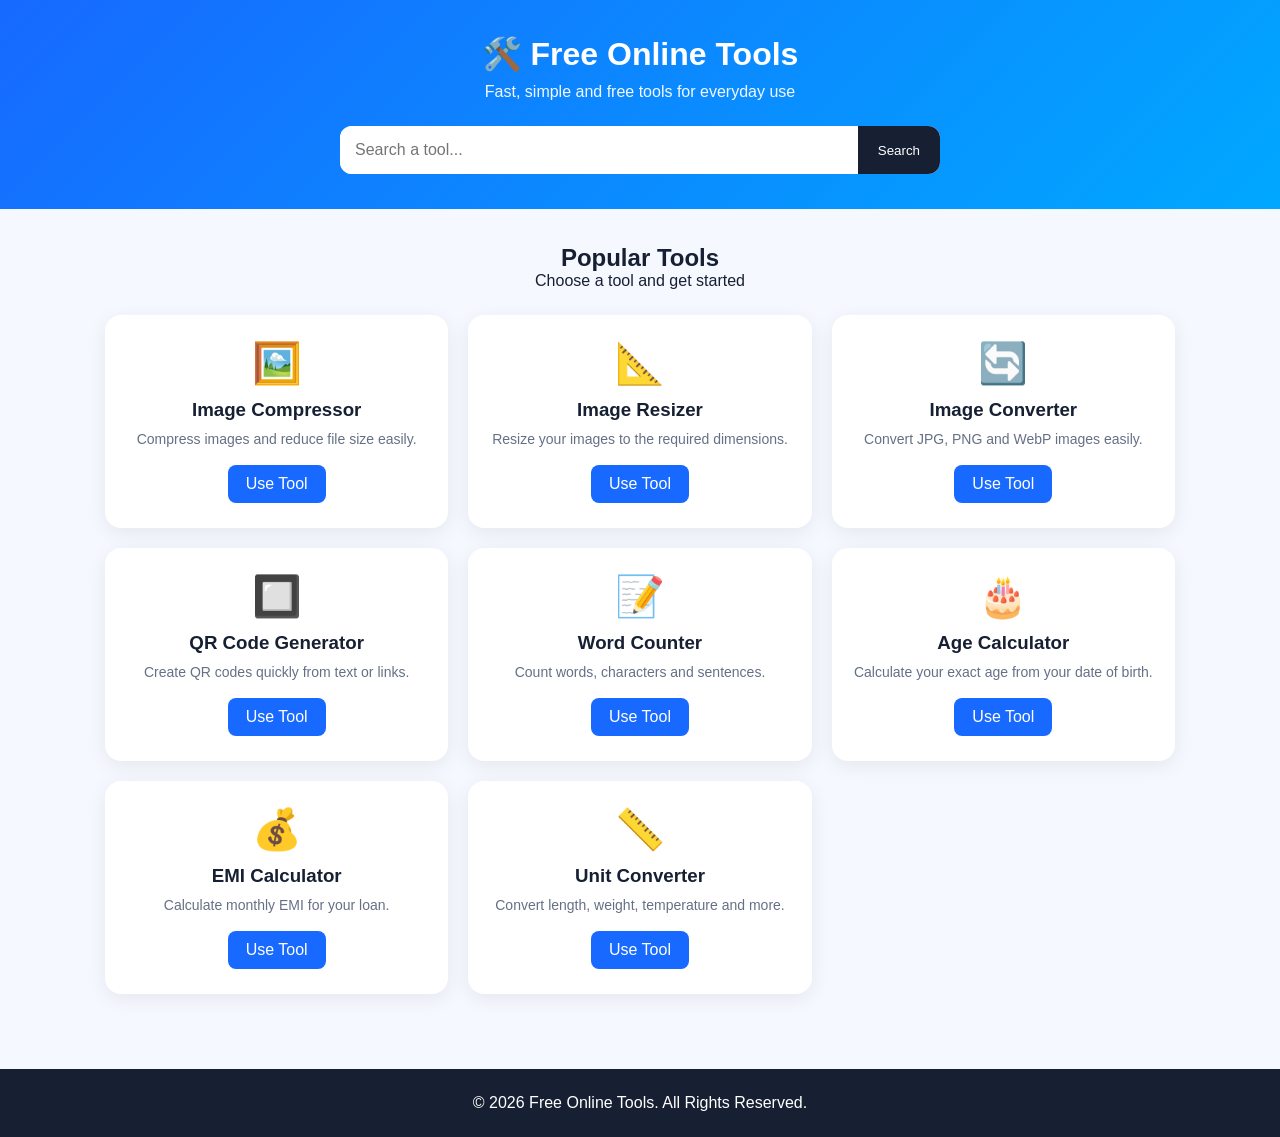
==== index.html @ 7b8d3efa "Rename Index.html to index.html" ====
<!DOCTYPE html>
<html lang="en">
<head>
    <meta charset="UTF-8">

    <meta name="viewport" content="width=device-width, initial-scale=1.0">

    <title>Free Online Tools - Fast & Easy Tools</title>

    <meta name="description"
        content="Free online tools for image compression, image resizing, QR codes, calculators, text tools and more.">

    <link rel="stylesheet" href="style.css">
</head>

<body>

    <!-- HEADER -->
    <header>

        <h1>🛠️ Free Online Tools</h1>

        <p>
            Fast, simple and free tools for everyday use
        </p>

        <!-- SEARCH -->
        <div class="search-box">

            <input
                type="text"
                id="searchInput"
                placeholder="Search a tool..."
            >

            <button onclick="searchTools()">
                Search
            </button>

        </div>

    </header>


    <!-- MAIN -->
    <main class="container">

        <div class="section-title">

            <h2>Popular Tools</h2>

            <p>
                Choose a tool and get started
            </p>

        </div>


        <!-- TOOLS -->
        <div class="tools-grid">


            <!-- IMAGE COMPRESSOR -->
            <div class="tool-card">

                <div class="tool-icon">🖼️</div>

                <h3>Image Compressor</h3>

                <p>
                    Compress images and reduce file size easily.
                </p>

                <a href="tools/image-compressor.html">
                    Use Tool
                </a>

            </div>


            <!-- IMAGE RESIZER -->
            <div class="tool-card">

                <div class="tool-icon">📐</div>

                <h3>Image Resizer</h3>

                <p>
                    Resize your images to the required dimensions.
                </p>

                <a href="tools/image-resizer.html">
                    Use Tool
                </a>

            </div>


            <!-- IMAGE CONVERTER -->
            <div class="tool-card">

                <div class="tool-icon">🔄</div>

                <h3>Image Converter</h3>

                <p>
                    Convert JPG, PNG and WebP images easily.
                </p>

                <a href="tools/image-converter.html">
                    Use Tool
                </a>

            </div>


            <!-- QR GENERATOR -->
            <div class="tool-card">

                <div class="tool-icon">🔲</div>

                <h3>QR Code Generator</h3>

                <p>
                    Create QR codes quickly from text or links.
                </p>

                <a href="tools/qr-generator.html">
                    Use Tool
                </a>

            </div>


            <!-- WORD COUNTER -->
            <div class="tool-card">

                <div class="tool-icon">📝</div>

                <h3>Word Counter</h3>

                <p>
                    Count words, characters and sentences.
                </p>

                <a href="tools/word-counter.html">
                    Use Tool
                </a>

            </div>


            <!-- AGE CALCULATOR -->
            <div class="tool-card">

                <div class="tool-icon">🎂</div>

                <h3>Age Calculator</h3>

                <p>
                    Calculate your exact age from your date of birth.
                </p>

                <a href="tools/age-calculator.html">
                    Use Tool
                </a>

            </div>


            <!-- EMI CALCULATOR -->
            <div class="tool-card">

                <div class="tool-icon">💰</div>

                <h3>EMI Calculator</h3>

                <p>
                    Calculate monthly EMI for your loan.
                </p>

                <a href="tools/emi-calculator.html">
                    Use Tool
                </a>

            </div>


            <!-- UNIT CONVERTER -->
            <div class="tool-card">

                <div class="tool-icon">📏</div>

                <h3>Unit Converter</h3>

                <p>
                    Convert length, weight, temperature and more.
                </p>

                <a href="tools/unit-converter.html">
                    Use Tool
                </a>

            </div>


        </div>

    </main>


    <!-- FOOTER -->
    <footer>

        <p>
            © 2026 Free Online Tools. All Rights Reserved.
        </p>

    </footer>


    <!-- JAVASCRIPT -->
    <script src="script.js"></script>

</body>
</html>
---- style.css ----
* {
    margin: 0;
    padding: 0;
    box-sizing: border-box;
}

body {
    font-family: Arial, sans-serif;
    background: #f5f8ff;
    color: #172033;
}

header {
    background: linear-gradient(135deg, #1769ff, #00a8ff);
    color: white;
    text-align: center;
    padding: 35px 15px;
}

header h1 {
    font-size: 32px;
    margin-bottom: 10px;
}

header p {
    font-size: 16px;
    opacity: 0.95;
}

.search-box {
    max-width: 600px;
    margin: 25px auto 0;
    display: flex;
    background: white;
    border-radius: 12px;
    overflow: hidden;
}

.search-box input {
    flex: 1;
    padding: 15px;
    border: none;
    outline: none;
    font-size: 16px;
}

.search-box button {
    border: none;
    background: #172033;
    color: white;
    padding: 0 20px;
    cursor: pointer;
}

.container {
    max-width: 1100px;
    margin: auto;
    padding: 35px 15px;
}

.section-title {
    text-align: center;
    margin-bottom: 25px;
}

.tools-grid {
    display: grid;
    grid-template-columns: repeat(3, 1fr);
    gap: 20px;
}

.tool-card {
    background: white;
    padding: 25px 20px;
    border-radius: 16px;
    box-shadow: 0 5px 20px rgba(0, 0, 0, 0.07);
    text-align: center;
    transition: 0.3s;
}

.tool-card:hover {
    transform: translateY(-5px);
    box-shadow: 0 10px 25px rgba(0, 0, 0, 0.12);
}

.tool-icon {
    font-size: 40px;
    margin-bottom: 12px;
}

.tool-card h3 {
    margin-bottom: 8px;
}

.tool-card p {
    color: #667085;
    font-size: 14px;
    line-height: 1.5;
}

.tool-card a {
    display: inline-block;
    margin-top: 15px;
    padding: 10px 18px;
    background: #1769ff;
    color: white;
    text-decoration: none;
    border-radius: 8px;
}

footer {
    margin-top: 40px;
    padding: 25px 15px;
    background: #172033;
    color: white;
    text-align: center;
}

@media (max-width: 768px) {
    .tools-grid {
        grid-template-columns: repeat(2, 1fr);
    }

    header h1 {
        font-size: 26px;
    }
}

@media (max-width: 480px) {
    .tools-grid {
        grid-template-columns: 1fr;
    }
}
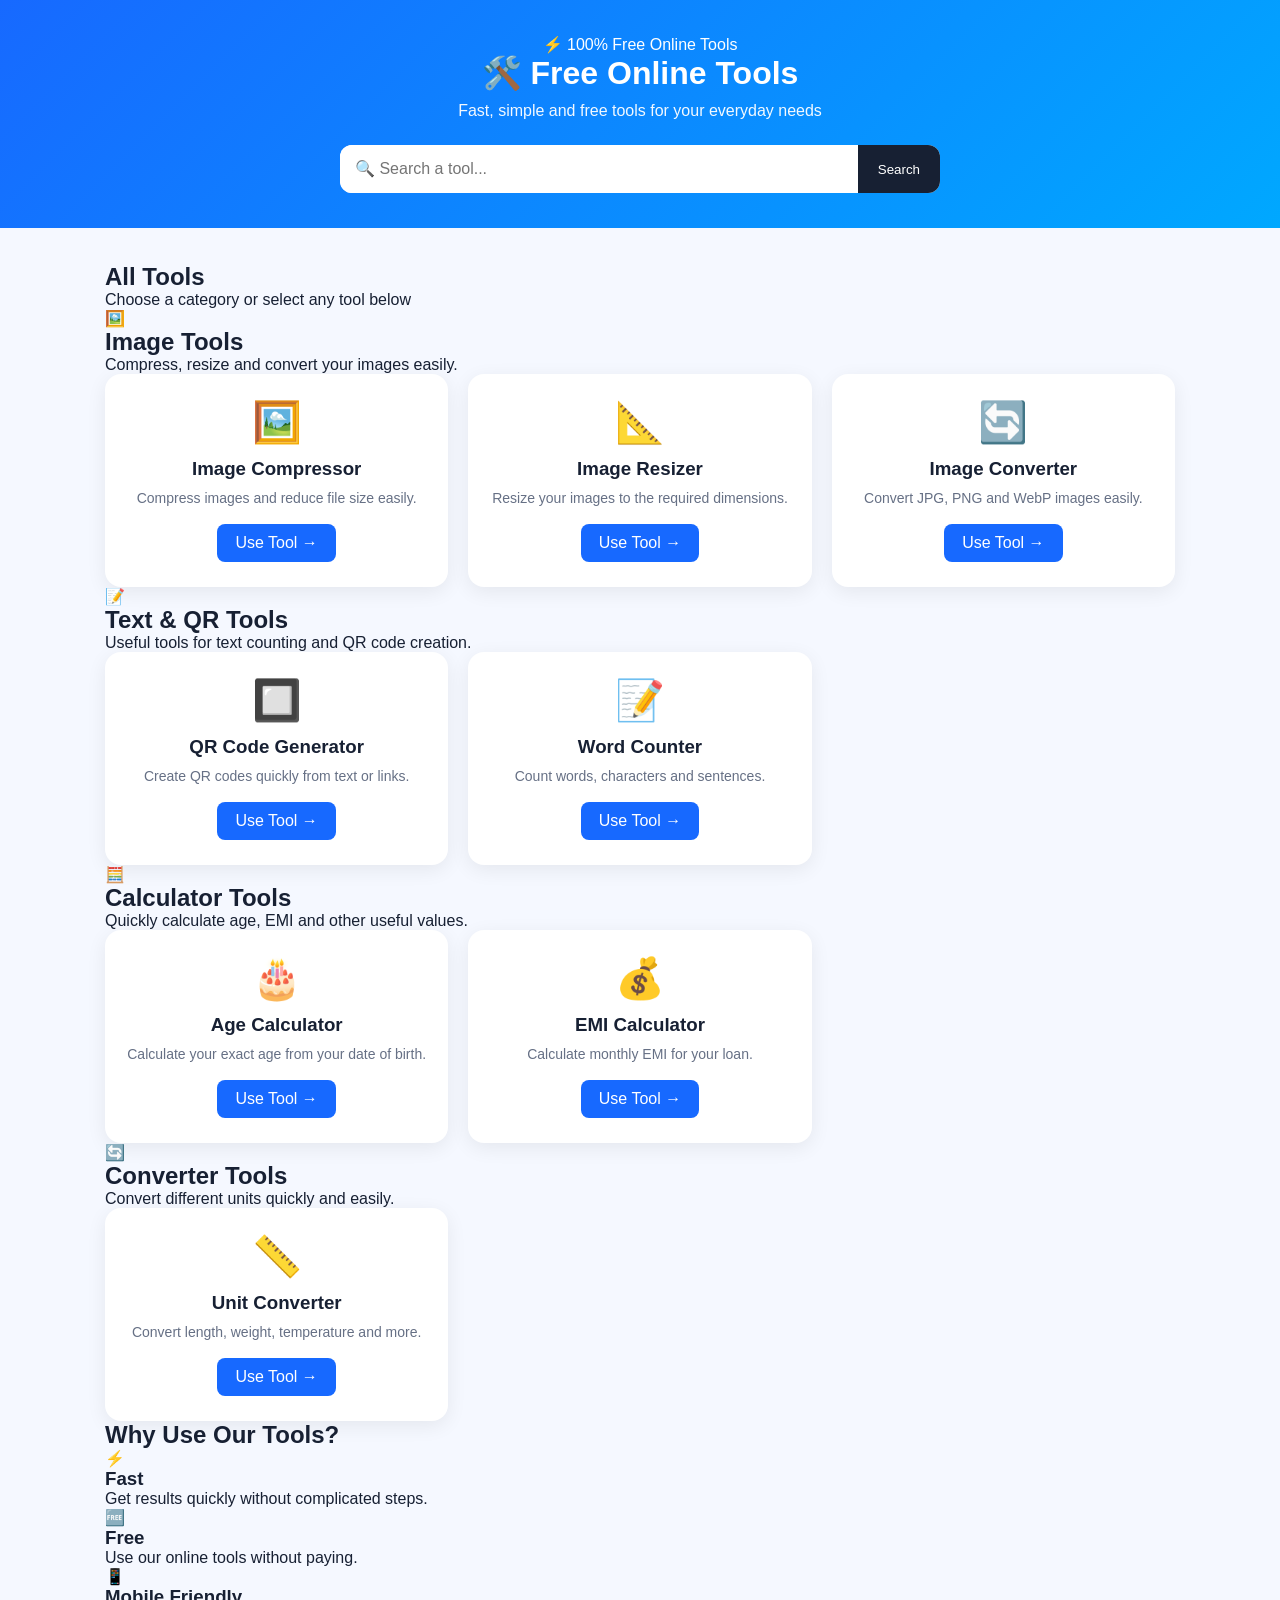
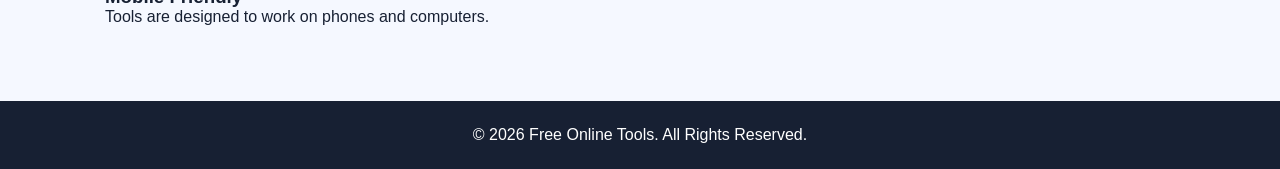
==== commit 8ff241e9: "Update index.html" ====
--- a/index.html
+++ b/index.html
@@ -18,24 +18,32 @@
     <!-- HEADER -->
     <header>
 
-        <h1>🛠️ Free Online Tools</h1>
-
-        <p>
-            Fast, simple and free tools for everyday use
-        </p>
-
-        <!-- SEARCH -->
-        <div class="search-box">
-
-            <input
-                type="text"
-                id="searchInput"
-                placeholder="Search a tool..."
-            >
-
-            <button onclick="searchTools()">
-                Search
-            </button>
+        <div class="hero">
+
+            <div class="hero-badge">
+                ⚡ 100% Free Online Tools
+            </div>
+
+            <h1>🛠️ Free Online Tools</h1>
+
+            <p>
+                Fast, simple and free tools for your everyday needs
+            </p>
+
+            <!-- SEARCH -->
+            <div class="search-box">
+
+                <input
+                    type="text"
+                    id="searchInput"
+                    placeholder="🔍 Search a tool..."
+                >
+
+                <button onclick="searchTools()">
+                    Search
+                </button>
+
+            </div>
 
         </div>
 
@@ -45,166 +53,305 @@
     <!-- MAIN -->
     <main class="container">
 
-        <div class="section-title">
-
-            <h2>Popular Tools</h2>
+
+        <!-- WELCOME -->
+        <section class="welcome-section">
+
+            <h2>All Tools</h2>
 
             <p>
-                Choose a tool and get started
+                Choose a category or select any tool below
             </p>
 
-        </div>
-
-
-        <!-- TOOLS -->
-        <div class="tools-grid">
-
-
-            <!-- IMAGE COMPRESSOR -->
-            <div class="tool-card">
-
-                <div class="tool-icon">🖼️</div>
-
-                <h3>Image Compressor</h3>
-
-                <p>
-                    Compress images and reduce file size easily.
-                </p>
-
-                <a href="tools/image-compressor.html">
-                    Use Tool
-                </a>
-
-            </div>
-
-
-            <!-- IMAGE RESIZER -->
-            <div class="tool-card">
-
-                <div class="tool-icon">📐</div>
-
-                <h3>Image Resizer</h3>
-
-                <p>
-                    Resize your images to the required dimensions.
-                </p>
-
-                <a href="tools/image-resizer.html">
-                    Use Tool
-                </a>
-
-            </div>
-
-
-            <!-- IMAGE CONVERTER -->
-            <div class="tool-card">
-
-                <div class="tool-icon">🔄</div>
-
-                <h3>Image Converter</h3>
-
-                <p>
-                    Convert JPG, PNG and WebP images easily.
-                </p>
-
-                <a href="tools/image-converter.html">
-                    Use Tool
-                </a>
-
-            </div>
-
-
-            <!-- QR GENERATOR -->
-            <div class="tool-card">
-
-                <div class="tool-icon">🔲</div>
-
-                <h3>QR Code Generator</h3>
-
-                <p>
-                    Create QR codes quickly from text or links.
-                </p>
-
-                <a href="tools/qr-generator.html">
-                    Use Tool
-                </a>
-
-            </div>
-
-
-            <!-- WORD COUNTER -->
-            <div class="tool-card">
-
-                <div class="tool-icon">📝</div>
-
-                <h3>Word Counter</h3>
-
-                <p>
-                    Count words, characters and sentences.
-                </p>
-
-                <a href="tools/word-counter.html">
-                    Use Tool
-                </a>
-
-            </div>
-
-
-            <!-- AGE CALCULATOR -->
-            <div class="tool-card">
-
-                <div class="tool-icon">🎂</div>
-
-                <h3>Age Calculator</h3>
-
-                <p>
-                    Calculate your exact age from your date of birth.
-                </p>
-
-                <a href="tools/age-calculator.html">
-                    Use Tool
-                </a>
-
-            </div>
-
-
-            <!-- EMI CALCULATOR -->
-            <div class="tool-card">
-
-                <div class="tool-icon">💰</div>
-
-                <h3>EMI Calculator</h3>
-
-                <p>
-                    Calculate monthly EMI for your loan.
-                </p>
-
-                <a href="tools/emi-calculator.html">
-                    Use Tool
-                </a>
-
-            </div>
-
-
-            <!-- UNIT CONVERTER -->
-            <div class="tool-card">
-
-                <div class="tool-icon">📏</div>
-
-                <h3>Unit Converter</h3>
-
-                <p>
-                    Convert length, weight, temperature and more.
-                </p>
-
-                <a href="tools/unit-converter.html">
-                    Use Tool
-                </a>
-
-            </div>
-
-
-        </div>
+        </section>
+
+
+        <!-- IMAGE TOOLS -->
+        <section class="tool-category">
+
+            <div class="category-header">
+
+                <div>
+                    <span class="category-icon">🖼️</span>
+
+                    <h2>Image Tools</h2>
+
+                    <p>
+                        Compress, resize and convert your images easily.
+                    </p>
+                </div>
+
+            </div>
+
+
+            <div class="tools-grid">
+
+
+                <!-- IMAGE COMPRESSOR -->
+                <div class="tool-card">
+
+                    <div class="tool-icon">🖼️</div>
+
+                    <h3>Image Compressor</h3>
+
+                    <p>
+                        Compress images and reduce file size easily.
+                    </p>
+
+                    <a href="tools/image-compressor.html">
+                        Use Tool →
+                    </a>
+
+                </div>
+
+
+                <!-- IMAGE RESIZER -->
+                <div class="tool-card">
+
+                    <div class="tool-icon">📐</div>
+
+                    <h3>Image Resizer</h3>
+
+                    <p>
+                        Resize your images to the required dimensions.
+                    </p>
+
+                    <a href="tools/image-resizer.html">
+                        Use Tool →
+                    </a>
+
+                </div>
+
+
+                <!-- IMAGE CONVERTER -->
+                <div class="tool-card">
+
+                    <div class="tool-icon">🔄</div>
+
+                    <h3>Image Converter</h3>
+
+                    <p>
+                        Convert JPG, PNG and WebP images easily.
+                    </p>
+
+                    <a href="tools/image-converter.html">
+                        Use Tool →
+                    </a>
+
+                </div>
+
+
+            </div>
+
+        </section>
+
+
+        <!-- TEXT & QR TOOLS -->
+        <section class="tool-category">
+
+            <div class="category-header">
+
+                <div>
+                    <span class="category-icon">📝</span>
+
+                    <h2>Text & QR Tools</h2>
+
+                    <p>
+                        Useful tools for text counting and QR code creation.
+                    </p>
+                </div>
+
+            </div>
+
+
+            <div class="tools-grid">
+
+
+                <!-- QR GENERATOR -->
+                <div class="tool-card">
+
+                    <div class="tool-icon">🔲</div>
+
+                    <h3>QR Code Generator</h3>
+
+                    <p>
+                        Create QR codes quickly from text or links.
+                    </p>
+
+                    <a href="tools/qr-generator.html">
+                        Use Tool →
+                    </a>
+
+                </div>
+
+
+                <!-- WORD COUNTER -->
+                <div class="tool-card">
+
+                    <div class="tool-icon">📝</div>
+
+                    <h3>Word Counter</h3>
+
+                    <p>
+                        Count words, characters and sentences.
+                    </p>
+
+                    <a href="tools/word-counter.html">
+                        Use Tool →
+                    </a>
+
+                </div>
+
+
+            </div>
+
+        </section>
+
+
+        <!-- CALCULATOR TOOLS -->
+        <section class="tool-category">
+
+            <div class="category-header">
+
+                <div>
+                    <span class="category-icon">🧮</span>
+
+                    <h2>Calculator Tools</h2>
+
+                    <p>
+                        Quickly calculate age, EMI and other useful values.
+                    </p>
+                </div>
+
+            </div>
+
+
+            <div class="tools-grid">
+
+
+                <!-- AGE CALCULATOR -->
+                <div class="tool-card">
+
+                    <div class="tool-icon">🎂</div>
+
+                    <h3>Age Calculator</h3>
+
+                    <p>
+                        Calculate your exact age from your date of birth.
+                    </p>
+
+                    <a href="tools/age-calculator.html">
+                        Use Tool →
+                    </a>
+
+                </div>
+
+
+                <!-- EMI CALCULATOR -->
+                <div class="tool-card">
+
+                    <div class="tool-icon">💰</div>
+
+                    <h3>EMI Calculator</h3>
+
+                    <p>
+                        Calculate monthly EMI for your loan.
+                    </p>
+
+                    <a href="tools/emi-calculator.html">
+                        Use Tool →
+                    </a>
+
+                </div>
+
+
+            </div>
+
+        </section>
+
+
+        <!-- CONVERTER TOOLS -->
+        <section class="tool-category">
+
+            <div class="category-header">
+
+                <div>
+                    <span class="category-icon">🔄</span>
+
+                    <h2>Converter Tools</h2>
+
+                    <p>
+                        Convert different units quickly and easily.
+                    </p>
+
+                </div>
+
+            </div>
+
+
+            <div class="tools-grid">
+
+
+                <!-- UNIT CONVERTER -->
+                <div class="tool-card">
+
+                    <div class="tool-icon">📏</div>
+
+                    <h3>Unit Converter</h3>
+
+                    <p>
+                        Convert length, weight, temperature and more.
+                    </p>
+
+                    <a href="tools/unit-converter.html">
+                        Use Tool →
+                    </a>
+
+                </div>
+
+
+            </div>
+
+        </section>
+
+
+        <!-- WHY USE OUR TOOLS -->
+        <section class="why-section">
+
+            <h2>Why Use Our Tools?</h2>
+
+            <div class="features-grid">
+
+                <div class="feature-card">
+                    <div>⚡</div>
+                    <h3>Fast</h3>
+                    <p>
+                        Get results quickly without complicated steps.
+                    </p>
+                </div>
+
+
+                <div class="feature-card">
+                    <div>🆓</div>
+                    <h3>Free</h3>
+                    <p>
+                        Use our online tools without paying.
+                    </p>
+                </div>
+
+
+                <div class="feature-card">
+                    <div>📱</div>
+                    <h3>Mobile Friendly</h3>
+                    <p>
+                        Tools are designed to work on phones and computers.
+                    </p>
+                </div>
+
+            </div>
+
+        </section>
+
 
     </main>
 
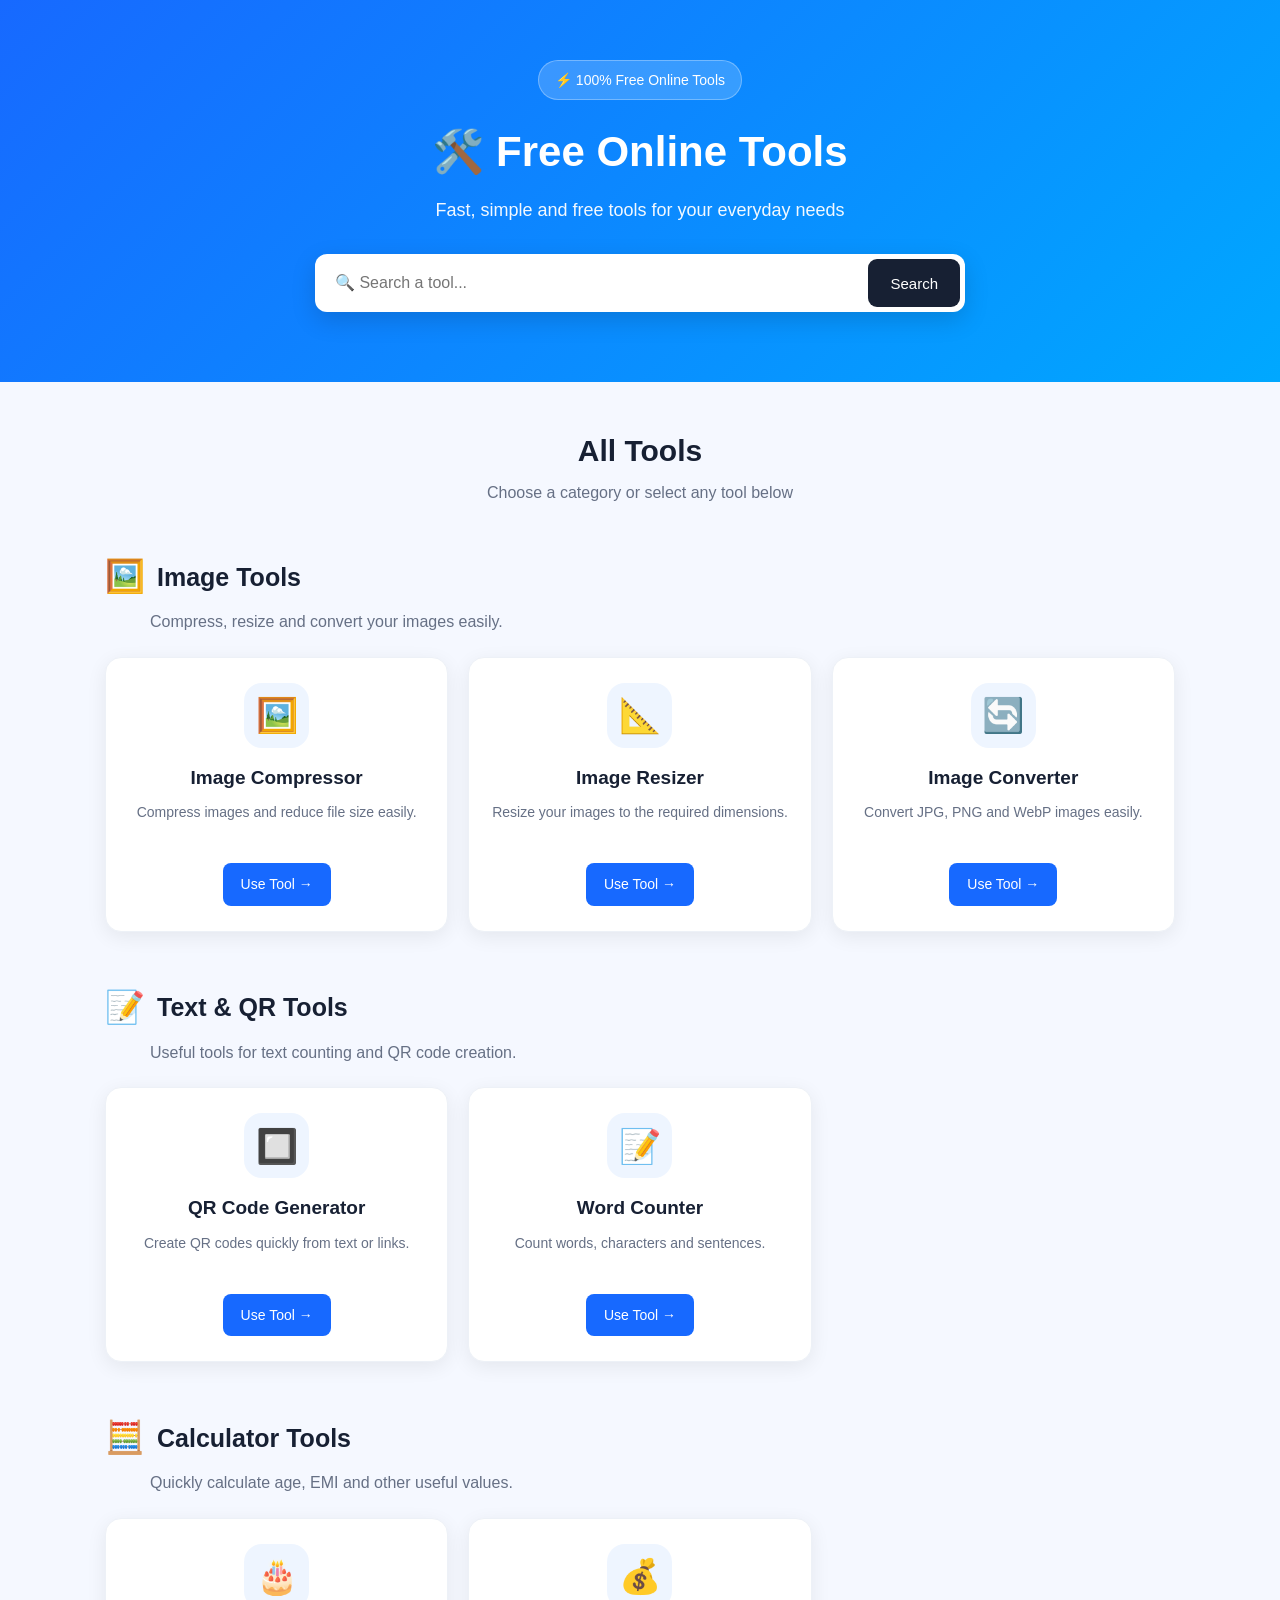
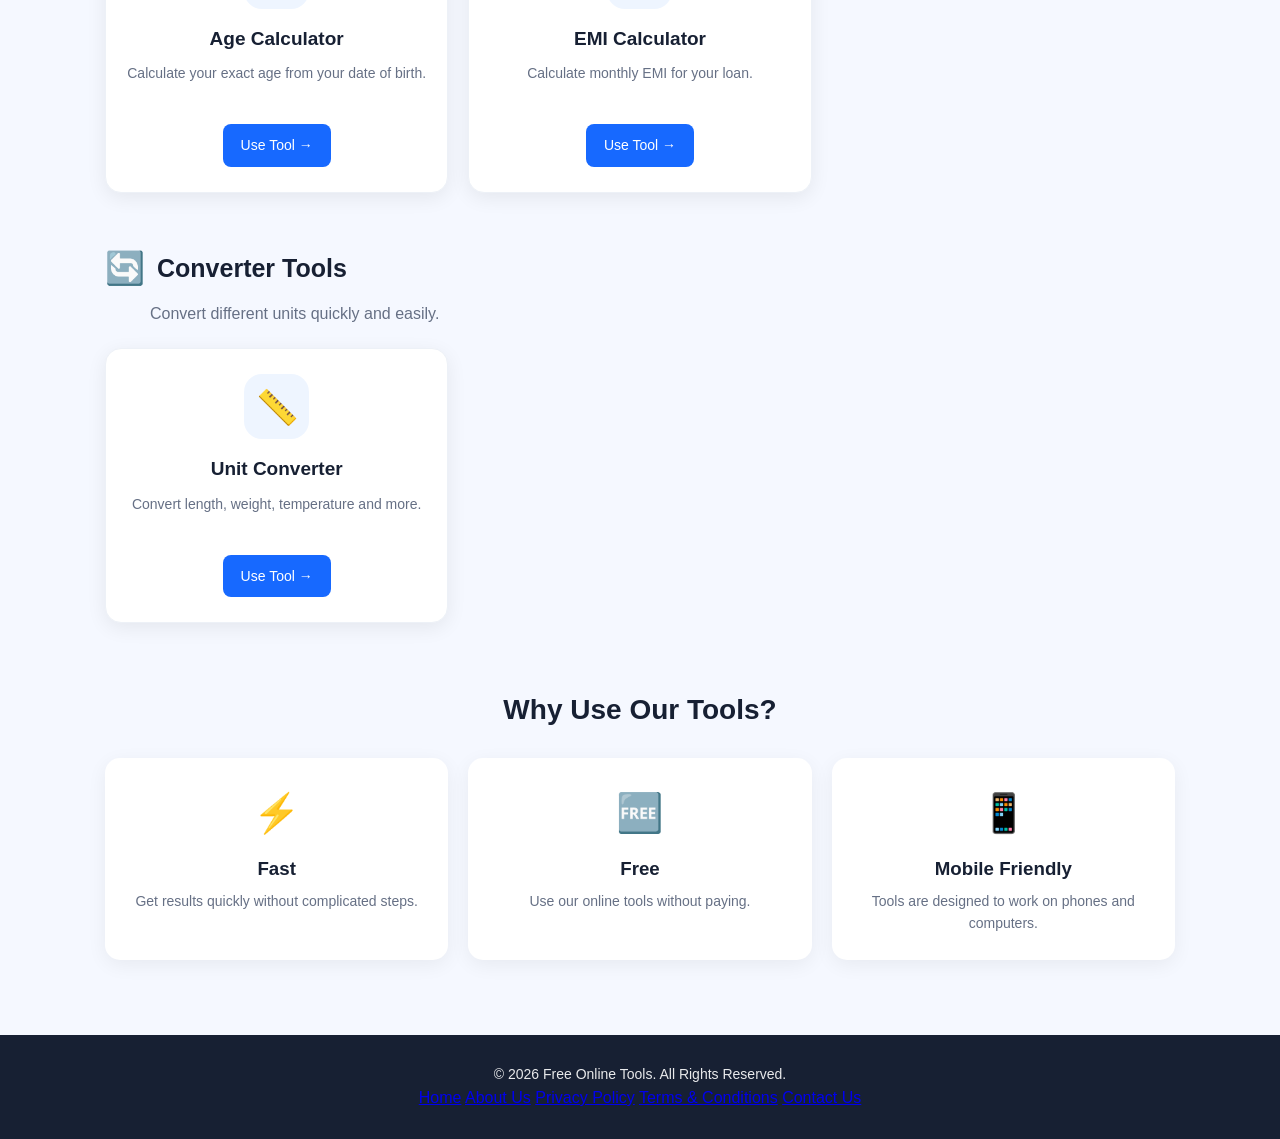
==== commit 60a9f274: "Update index.html" ====
--- a/index.html
+++ b/index.html
@@ -356,12 +356,25 @@
     </main>
 
 
-    <!-- FOOTER -->
     <footer>
 
-        <p>
-            © 2026 Free Online Tools. All Rights Reserved.
-        </p>
+    <p>
+        © 2026 Free Online Tools. All Rights Reserved.
+    </p>
+
+    <div class="footer-links">
+
+        <a href="index.html">Home</a>
+
+        <a href="about.html">About Us</a>
+
+        <a href="privacy-policy.html">Privacy Policy</a>
+
+        <a href="terms.html">Terms & Conditions</a>
+
+        <a href="contact.html">Contact Us</a>
+
+    </div>
 
     </footer>
 
--- a/style.css
+++ b/style.css
@@ -4,64 +4,162 @@
     box-sizing: border-box;
 }
 
+html {
+    scroll-behavior: smooth;
+}
+
 body {
     font-family: Arial, sans-serif;
     background: #f5f8ff;
     color: #172033;
-}
+    line-height: 1.6;
+}
+
+
+/* =========================
+   HEADER / HERO
+========================= */
 
 header {
     background: linear-gradient(135deg, #1769ff, #00a8ff);
     color: white;
-    text-align: center;
-    padding: 35px 15px;
-}
-
-header h1 {
-    font-size: 32px;
+    padding: 60px 15px 70px;
+}
+
+.hero {
+    max-width: 900px;
+    margin: auto;
+    text-align: center;
+}
+
+.hero-badge {
+    display: inline-block;
+    background: rgba(255,255,255,0.18);
+    border: 1px solid rgba(255,255,255,0.3);
+    padding: 8px 16px;
+    border-radius: 50px;
+    font-size: 14px;
+    margin-bottom: 18px;
+}
+
+.hero h1 {
+    font-size: 42px;
     margin-bottom: 10px;
 }
 
-header p {
-    font-size: 16px;
+.hero p {
+    font-size: 18px;
     opacity: 0.95;
 }
 
+
+/* =========================
+   SEARCH
+========================= */
+
 .search-box {
-    max-width: 600px;
-    margin: 25px auto 0;
+    max-width: 650px;
+    margin: 30px auto 0;
     display: flex;
     background: white;
     border-radius: 12px;
-    overflow: hidden;
+    padding: 5px;
+    box-shadow: 0 8px 25px rgba(0,0,0,0.15);
 }
 
 .search-box input {
     flex: 1;
-    padding: 15px;
     border: none;
     outline: none;
+    padding: 15px;
     font-size: 16px;
+    color: #172033;
+    background: transparent;
 }
 
 .search-box button {
     border: none;
     background: #172033;
     color: white;
-    padding: 0 20px;
+    padding: 0 22px;
+    border-radius: 9px;
     cursor: pointer;
-}
+    font-size: 15px;
+}
+
+.search-box button:hover {
+    background: #000;
+}
+
+
+/* =========================
+   MAIN CONTAINER
+========================= */
 
 .container {
     max-width: 1100px;
     margin: auto;
-    padding: 35px 15px;
-}
-
-.section-title {
-    text-align: center;
-    margin-bottom: 25px;
-}
+    padding: 45px 15px;
+}
+
+
+/* =========================
+   WELCOME
+========================= */
+
+.welcome-section {
+    text-align: center;
+    margin-bottom: 45px;
+}
+
+.welcome-section h2 {
+    font-size: 30px;
+    margin-bottom: 5px;
+}
+
+.welcome-section p {
+    color: #667085;
+}
+
+
+/* =========================
+   CATEGORY
+========================= */
+
+.tool-category {
+    margin-bottom: 50px;
+}
+
+.category-header {
+    margin-bottom: 22px;
+}
+
+.category-header > div {
+    display: flex;
+    align-items: center;
+    gap: 12px;
+    flex-wrap: wrap;
+}
+
+.category-icon {
+    font-size: 32px;
+}
+
+.category-header h2 {
+    font-size: 25px;
+}
+
+.category-header p {
+    width: 100%;
+    color: #667085;
+    margin-left: 45px;
+    margin-top: -5px;
+}
+
+
+/* =========================
+   TOOLS GRID
+========================= */
 
 .tools-grid {
     display: grid;
@@ -69,65 +167,204 @@
     gap: 20px;
 }
 
+
+/* =========================
+   TOOL CARD
+========================= */
+
 .tool-card {
     background: white;
     padding: 25px 20px;
     border-radius: 16px;
-    box-shadow: 0 5px 20px rgba(0, 0, 0, 0.07);
-    text-align: center;
-    transition: 0.3s;
+    text-align: center;
+    box-shadow: 0 5px 20px rgba(0,0,0,0.07);
+    border: 1px solid #edf1f7;
+    transition: transform 0.25s ease,
+                box-shadow 0.25s ease;
 }
 
 .tool-card:hover {
-    transform: translateY(-5px);
-    box-shadow: 0 10px 25px rgba(0, 0, 0, 0.12);
+    transform: translateY(-6px);
+    box-shadow: 0 12px 30px rgba(0,0,0,0.12);
 }
 
 .tool-icon {
-    font-size: 40px;
-    margin-bottom: 12px;
+    width: 65px;
+    height: 65px;
+    margin: 0 auto 15px;
+    display: flex;
+    align-items: center;
+    justify-content: center;
+    background: #eef5ff;
+    border-radius: 18px;
+    font-size: 34px;
 }
 
 .tool-card h3 {
+    font-size: 19px;
     margin-bottom: 8px;
 }
 
 .tool-card p {
     color: #667085;
     font-size: 14px;
-    line-height: 1.5;
+    min-height: 45px;
 }
 
 .tool-card a {
     display: inline-block;
-    margin-top: 15px;
+    margin-top: 17px;
     padding: 10px 18px;
     background: #1769ff;
     color: white;
     text-decoration: none;
     border-radius: 8px;
-}
+    font-size: 14px;
+    transition: 0.2s;
+}
+
+.tool-card a:hover {
+    background: #0757df;
+}
+
+
+/* =========================
+   WHY USE OUR TOOLS
+========================= */
+
+.why-section {
+    margin-top: 65px;
+    text-align: center;
+}
+
+.why-section > h2 {
+    font-size: 28px;
+    margin-bottom: 25px;
+}
+
+.features-grid {
+    display: grid;
+    grid-template-columns: repeat(3, 1fr);
+    gap: 20px;
+}
+
+.feature-card {
+    background: white;
+    padding: 25px 20px;
+    border-radius: 15px;
+    box-shadow: 0 5px 20px rgba(0,0,0,0.06);
+}
+
+.feature-card > div {
+    font-size: 38px;
+    margin-bottom: 10px;
+}
+
+.feature-card h3 {
+    margin-bottom: 6px;
+}
+
+.feature-card p {
+    color: #667085;
+    font-size: 14px;
+}
+
+
+/* =========================
+   FOOTER
+========================= */
 
 footer {
-    margin-top: 40px;
-    padding: 25px 15px;
+    margin-top: 30px;
     background: #172033;
     color: white;
     text-align: center;
-}
-
-@media (max-width: 768px) {
+    padding: 28px 15px;
+}
+
+footer p {
+    font-size: 14px;
+    opacity: 0.9;
+}
+
+
+/* =========================
+   TABLET
+========================= */
+
+@media (max-width: 850px) {
+
     .tools-grid {
         grid-template-columns: repeat(2, 1fr);
     }
 
-    header h1 {
+    .features-grid {
+        grid-template-columns: repeat(2, 1fr);
+    }
+
+    .hero h1 {
+        font-size: 36px;
+    }
+}
+
+
+/* =========================
+   MOBILE
+========================= */
+
+@media (max-width: 600px) {
+
+    header {
+        padding: 45px 15px 55px;
+    }
+
+    .hero h1 {
+        font-size: 30px;
+    }
+
+    .hero p {
+        font-size: 15px;
+    }
+
+    .search-box {
+        margin-top: 25px;
+    }
+
+    .search-box input {
+        min-width: 0;
+        padding: 13px 10px;
+    }
+
+    .search-box button {
+        padding: 0 15px;
+    }
+
+    .container {
+        padding: 35px 15px;
+    }
+
+    .welcome-section h2 {
         font-size: 26px;
     }
-}
-
-@media (max-width: 480px) {
+
     .tools-grid {
         grid-template-columns: 1fr;
     }
-}
+
+    .features-grid {
+        grid-template-columns: 1fr;
+    }
+
+    .category-header h2 {
+        font-size: 22px;
+    }
+
+    .category-header p {
+        margin-left: 0;
+        margin-top: 4px;
+    }
+
+    .tool-card {
+        padding: 24px 18px;
+    }
+}
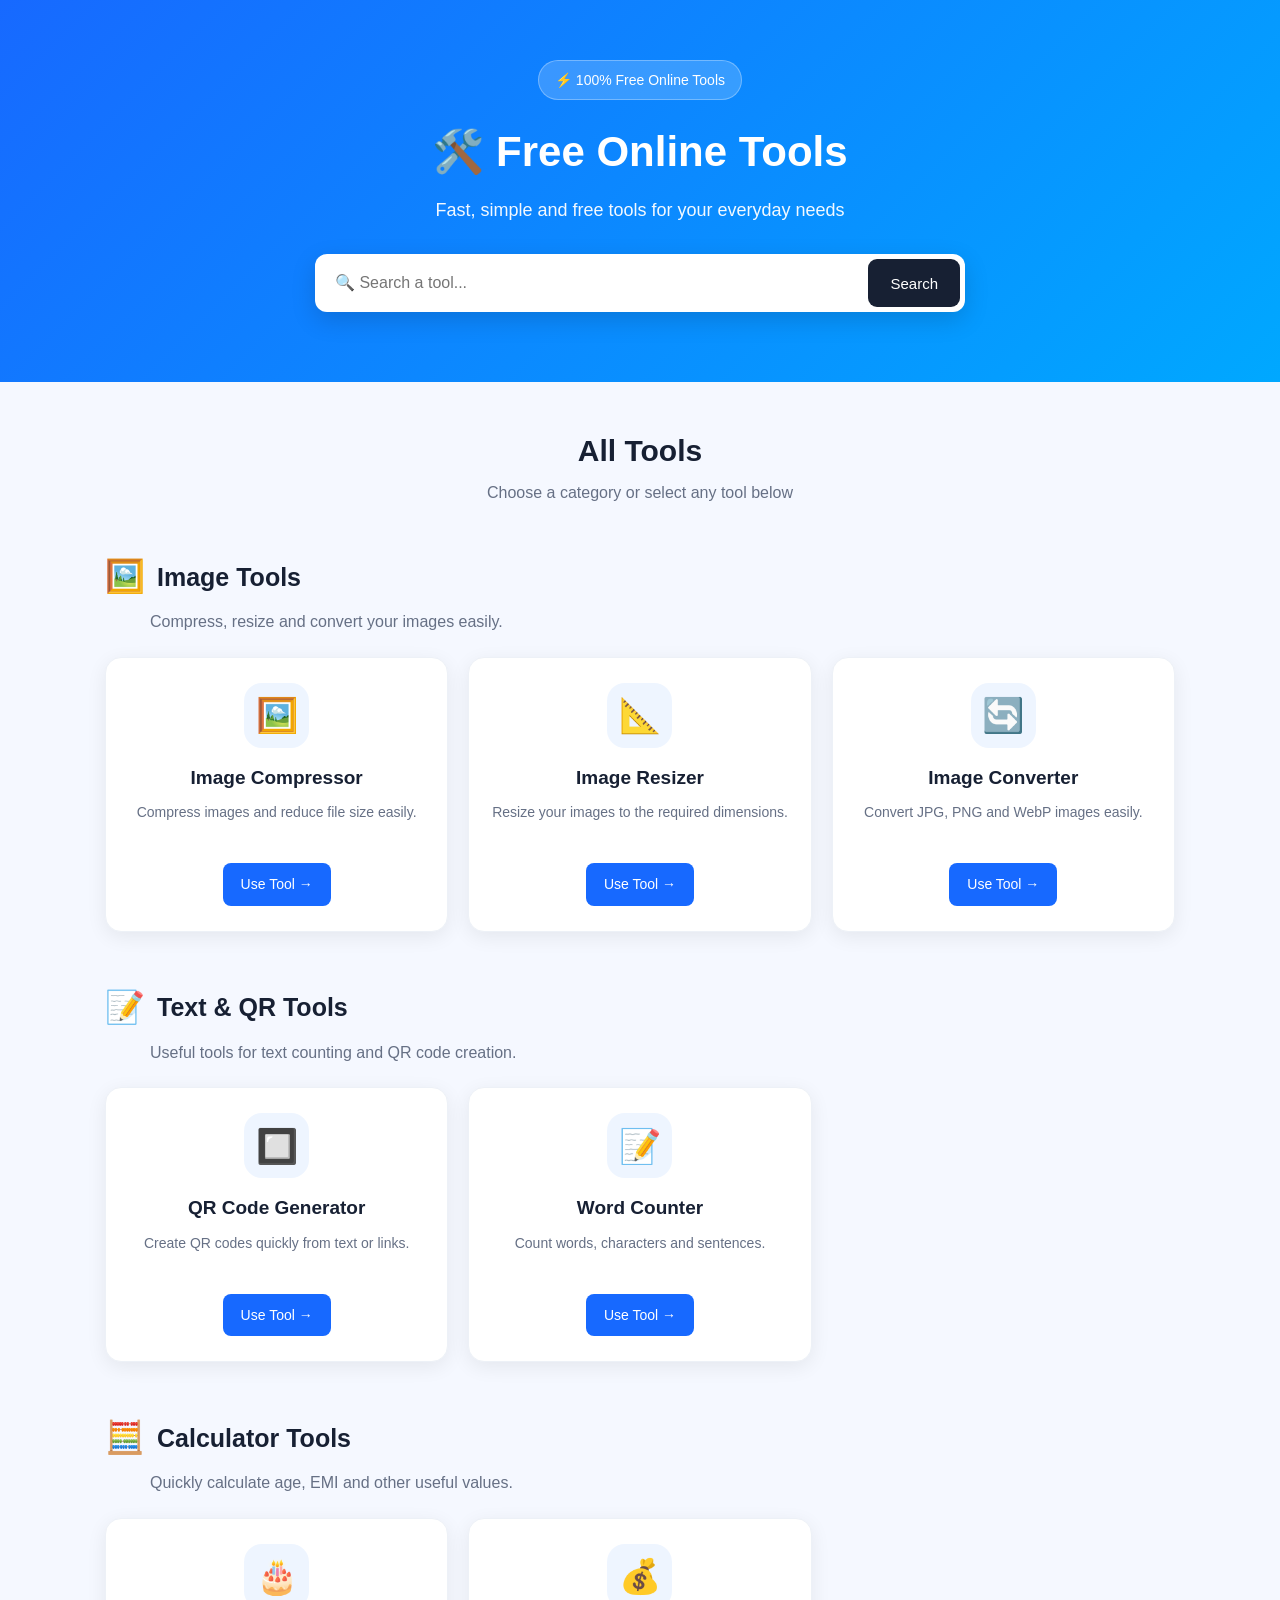
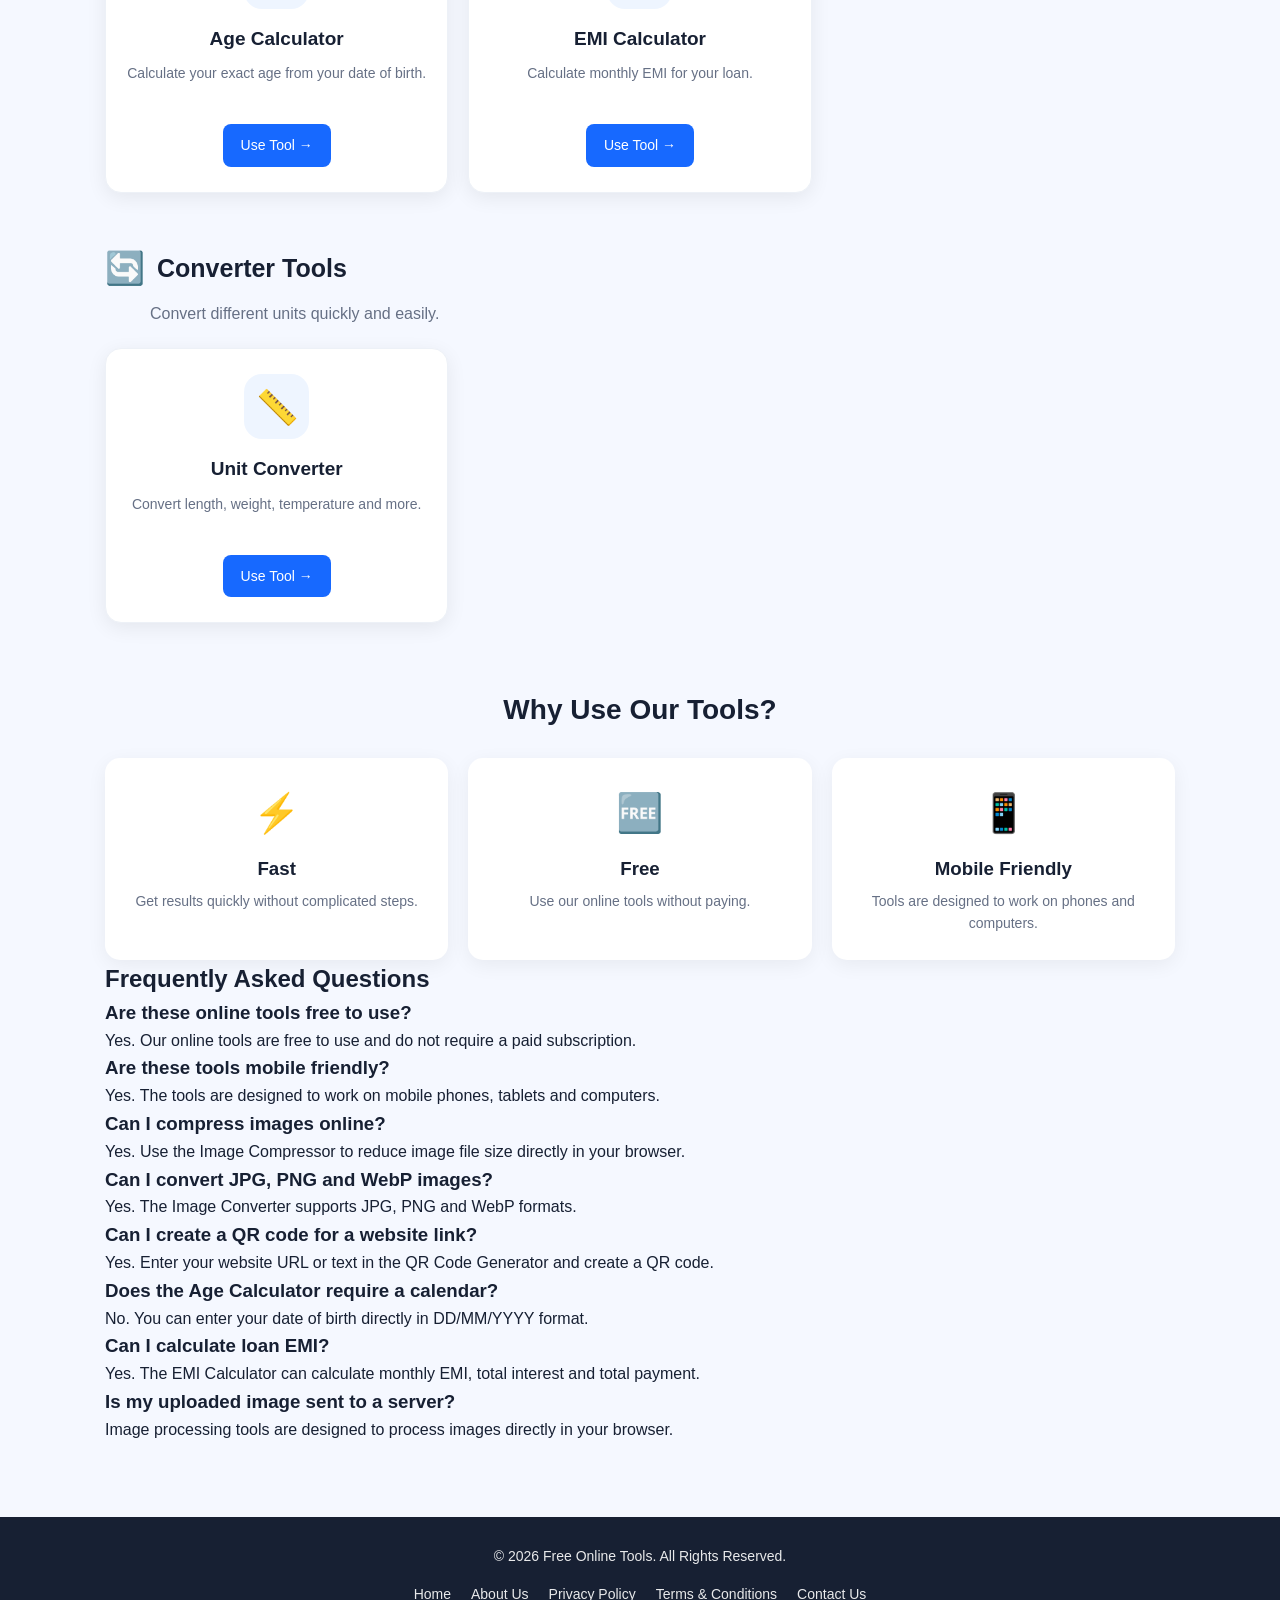
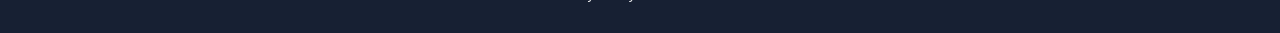
==== commit 65a4cef7: "Update index.html" ====
--- a/index.html
+++ b/index.html
@@ -1,386 +1,734 @@
 <!DOCTYPE html>
 <html lang="en">
 <head>
+
     <meta charset="UTF-8">
 
-    <meta name="viewport" content="width=device-width, initial-scale=1.0">
+    <meta name="viewport"
+          content="width=device-width, initial-scale=1.0">
 
     <title>Free Online Tools - Fast & Easy Tools</title>
 
     <meta name="description"
-        content="Free online tools for image compression, image resizing, QR codes, calculators, text tools and more.">
-
-    <link rel="stylesheet" href="style.css">
+          content="Free online tools for image compression, image resizing, image conversion, QR codes, calculators, text tools and unit conversion. Fast, simple and mobile friendly.">
+
+    <meta name="robots"
+          content="index, follow">
+
+    <link rel="canonical"
+          href="https://suhagthakor339-ops.github.io/Online-tools-/">
+
+    <link rel="stylesheet"
+          href="style.css">
+
 </head>
 
 <body>
 
-    <!-- HEADER -->
-    <header>
-
-        <div class="hero">
-
-            <div class="hero-badge">
-                ⚡ 100% Free Online Tools
-            </div>
-
-            <h1>🛠️ Free Online Tools</h1>
+
+<!-- HEADER -->
+
+<header>
+
+    <div class="hero">
+
+        <div class="hero-badge">
+            ⚡ 100% Free Online Tools
+        </div>
+
+        <h1>
+            🛠️ Free Online Tools
+        </h1>
+
+        <p>
+            Fast, simple and free tools for your everyday needs
+        </p>
+
+
+        <!-- SEARCH -->
+
+        <div class="search-box">
+
+            <input
+                type="text"
+                id="searchInput"
+                placeholder="🔍 Search a tool..."
+                aria-label="Search tools"
+            >
+
+            <button
+                type="button"
+                onclick="searchTools()"
+            >
+                Search
+            </button>
+
+        </div>
+
+    </div>
+
+</header>
+
+
+
+<!-- MAIN -->
+
+<main class="container">
+
+
+    <!-- WELCOME -->
+
+    <section class="welcome-section">
+
+        <h2>
+            All Tools
+        </h2>
+
+        <p>
+            Choose a category or select any tool below
+        </p>
+
+    </section>
+
+
+
+    <!-- IMAGE TOOLS -->
+
+    <section class="tool-category">
+
+        <div class="category-header">
+
+            <div>
+
+                <span class="category-icon">
+                    🖼️
+                </span>
+
+                <h2>
+                    Image Tools
+                </h2>
+
+                <p>
+                    Compress, resize and convert your images easily.
+                </p>
+
+            </div>
+
+        </div>
+
+
+        <div class="tools-grid">
+
+
+            <!-- IMAGE COMPRESSOR -->
+
+            <div class="tool-card">
+
+                <div class="tool-icon">
+                    🖼️
+                </div>
+
+                <h3>
+                    Image Compressor
+                </h3>
+
+                <p>
+                    Compress images and reduce file size easily.
+                </p>
+
+                <a href="tools/image-compressor.html">
+                    Use Tool →
+                </a>
+
+            </div>
+
+
+
+            <!-- IMAGE RESIZER -->
+
+            <div class="tool-card">
+
+                <div class="tool-icon">
+                    📐
+                </div>
+
+                <h3>
+                    Image Resizer
+                </h3>
+
+                <p>
+                    Resize your images to the required dimensions.
+                </p>
+
+                <a href="tools/image-resizer.html">
+                    Use Tool →
+                </a>
+
+            </div>
+
+
+
+            <!-- IMAGE CONVERTER -->
+
+            <div class="tool-card">
+
+                <div class="tool-icon">
+                    🔄
+                </div>
+
+                <h3>
+                    Image Converter
+                </h3>
+
+                <p>
+                    Convert JPG, PNG and WebP images easily.
+                </p>
+
+                <a href="tools/image-converter.html">
+                    Use Tool →
+                </a>
+
+            </div>
+
+        </div>
+
+    </section>
+
+
+
+    <!-- TEXT & QR TOOLS -->
+
+    <section class="tool-category">
+
+        <div class="category-header">
+
+            <div>
+
+                <span class="category-icon">
+                    📝
+                </span>
+
+                <h2>
+                    Text & QR Tools
+                </h2>
+
+                <p>
+                    Useful tools for text counting and QR code creation.
+                </p>
+
+            </div>
+
+        </div>
+
+
+        <div class="tools-grid">
+
+
+            <!-- QR GENERATOR -->
+
+            <div class="tool-card">
+
+                <div class="tool-icon">
+                    🔲
+                </div>
+
+                <h3>
+                    QR Code Generator
+                </h3>
+
+                <p>
+                    Create QR codes quickly from text or links.
+                </p>
+
+                <a href="tools/qr-generator.html">
+                    Use Tool →
+                </a>
+
+            </div>
+
+
+
+            <!-- WORD COUNTER -->
+
+            <div class="tool-card">
+
+                <div class="tool-icon">
+                    📝
+                </div>
+
+                <h3>
+                    Word Counter
+                </h3>
+
+                <p>
+                    Count words, characters and sentences.
+                </p>
+
+                <a href="tools/word-counter.html">
+                    Use Tool →
+                </a>
+
+            </div>
+
+        </div>
+
+    </section>
+
+
+
+    <!-- CALCULATOR TOOLS -->
+
+    <section class="tool-category">
+
+        <div class="category-header">
+
+            <div>
+
+                <span class="category-icon">
+                    🧮
+                </span>
+
+                <h2>
+                    Calculator Tools
+                </h2>
+
+                <p>
+                    Quickly calculate age, EMI and other useful values.
+                </p>
+
+            </div>
+
+        </div>
+
+
+        <div class="tools-grid">
+
+
+            <!-- AGE CALCULATOR -->
+
+            <div class="tool-card">
+
+                <div class="tool-icon">
+                    🎂
+                </div>
+
+                <h3>
+                    Age Calculator
+                </h3>
+
+                <p>
+                    Calculate your exact age from your date of birth.
+                </p>
+
+                <a href="tools/age-calculator.html">
+                    Use Tool →
+                </a>
+
+            </div>
+
+
+
+            <!-- EMI CALCULATOR -->
+
+            <div class="tool-card">
+
+                <div class="tool-icon">
+                    💰
+                </div>
+
+                <h3>
+                    EMI Calculator
+                </h3>
+
+                <p>
+                    Calculate monthly EMI for your loan.
+                </p>
+
+                <a href="tools/emi-calculator.html">
+                    Use Tool →
+                </a>
+
+            </div>
+
+        </div>
+
+    </section>
+
+
+
+    <!-- CONVERTER TOOLS -->
+
+    <section class="tool-category">
+
+        <div class="category-header">
+
+            <div>
+
+                <span class="category-icon">
+                    🔄
+                </span>
+
+                <h2>
+                    Converter Tools
+                </h2>
+
+                <p>
+                    Convert different units quickly and easily.
+                </p>
+
+            </div>
+
+        </div>
+
+
+        <div class="tools-grid">
+
+
+            <!-- UNIT CONVERTER -->
+
+            <div class="tool-card">
+
+                <div class="tool-icon">
+                    📏
+                </div>
+
+                <h3>
+                    Unit Converter
+                </h3>
+
+                <p>
+                    Convert length, weight, temperature and more.
+                </p>
+
+                <a href="tools/unit-converter.html">
+                    Use Tool →
+                </a>
+
+            </div>
+
+        </div>
+
+    </section>
+
+
+
+    <!-- WHY USE OUR TOOLS -->
+
+    <section class="why-section">
+
+        <h2>
+            Why Use Our Tools?
+        </h2>
+
+
+        <div class="features-grid">
+
+
+            <div class="feature-card">
+
+                <div>
+                    ⚡
+                </div>
+
+                <h3>
+                    Fast
+                </h3>
+
+                <p>
+                    Get results quickly without complicated steps.
+                </p>
+
+            </div>
+
+
+
+            <div class="feature-card">
+
+                <div>
+                    🆓
+                </div>
+
+                <h3>
+                    Free
+                </h3>
+
+                <p>
+                    Use our online tools without paying.
+                </p>
+
+            </div>
+
+
+
+            <div class="feature-card">
+
+                <div>
+                    📱
+                </div>
+
+                <h3>
+                    Mobile Friendly
+                </h3>
+
+                <p>
+                    Tools are designed to work on phones and computers.
+                </p>
+
+            </div>
+
+        </div>
+
+    </section>
+
+
+
+    <!-- FAQ -->
+
+    <section class="faq-section">
+
+        <h2>
+            Frequently Asked Questions
+        </h2>
+
+
+        <div class="faq-item">
+
+            <h3>
+                Are these online tools free to use?
+            </h3>
 
             <p>
-                Fast, simple and free tools for your everyday needs
+                Yes. Our online tools are free to use and do not require a paid subscription.
             </p>
 
-            <!-- SEARCH -->
-            <div class="search-box">
-
-                <input
-                    type="text"
-                    id="searchInput"
-                    placeholder="🔍 Search a tool..."
-                >
-
-                <button onclick="searchTools()">
-                    Search
-                </button>
-
-            </div>
-
-        </div>
-
-    </header>
-
-
-    <!-- MAIN -->
-    <main class="container">
-
-
-        <!-- WELCOME -->
-        <section class="welcome-section">
-
-            <h2>All Tools</h2>
+        </div>
+
+
+        <div class="faq-item">
+
+            <h3>
+                Are these tools mobile friendly?
+            </h3>
 
             <p>
-                Choose a category or select any tool below
+                Yes. The tools are designed to work on mobile phones, tablets and computers.
             </p>
 
-        </section>
-
-
-        <!-- IMAGE TOOLS -->
-        <section class="tool-category">
-
-            <div class="category-header">
-
-                <div>
-                    <span class="category-icon">🖼️</span>
-
-                    <h2>Image Tools</h2>
-
-                    <p>
-                        Compress, resize and convert your images easily.
-                    </p>
-                </div>
-
-            </div>
-
-
-            <div class="tools-grid">
-
-
-                <!-- IMAGE COMPRESSOR -->
-                <div class="tool-card">
-
-                    <div class="tool-icon">🖼️</div>
-
-                    <h3>Image Compressor</h3>
-
-                    <p>
-                        Compress images and reduce file size easily.
-                    </p>
-
-                    <a href="tools/image-compressor.html">
-                        Use Tool →
-                    </a>
-
-                </div>
-
-
-                <!-- IMAGE RESIZER -->
-                <div class="tool-card">
-
-                    <div class="tool-icon">📐</div>
-
-                    <h3>Image Resizer</h3>
-
-                    <p>
-                        Resize your images to the required dimensions.
-                    </p>
-
-                    <a href="tools/image-resizer.html">
-                        Use Tool →
-                    </a>
-
-                </div>
-
-
-                <!-- IMAGE CONVERTER -->
-                <div class="tool-card">
-
-                    <div class="tool-icon">🔄</div>
-
-                    <h3>Image Converter</h3>
-
-                    <p>
-                        Convert JPG, PNG and WebP images easily.
-                    </p>
-
-                    <a href="tools/image-converter.html">
-                        Use Tool →
-                    </a>
-
-                </div>
-
-
-            </div>
-
-        </section>
-
-
-        <!-- TEXT & QR TOOLS -->
-        <section class="tool-category">
-
-            <div class="category-header">
-
-                <div>
-                    <span class="category-icon">📝</span>
-
-                    <h2>Text & QR Tools</h2>
-
-                    <p>
-                        Useful tools for text counting and QR code creation.
-                    </p>
-                </div>
-
-            </div>
-
-
-            <div class="tools-grid">
-
-
-                <!-- QR GENERATOR -->
-                <div class="tool-card">
-
-                    <div class="tool-icon">🔲</div>
-
-                    <h3>QR Code Generator</h3>
-
-                    <p>
-                        Create QR codes quickly from text or links.
-                    </p>
-
-                    <a href="tools/qr-generator.html">
-                        Use Tool →
-                    </a>
-
-                </div>
-
-
-                <!-- WORD COUNTER -->
-                <div class="tool-card">
-
-                    <div class="tool-icon">📝</div>
-
-                    <h3>Word Counter</h3>
-
-                    <p>
-                        Count words, characters and sentences.
-                    </p>
-
-                    <a href="tools/word-counter.html">
-                        Use Tool →
-                    </a>
-
-                </div>
-
-
-            </div>
-
-        </section>
-
-
-        <!-- CALCULATOR TOOLS -->
-        <section class="tool-category">
-
-            <div class="category-header">
-
-                <div>
-                    <span class="category-icon">🧮</span>
-
-                    <h2>Calculator Tools</h2>
-
-                    <p>
-                        Quickly calculate age, EMI and other useful values.
-                    </p>
-                </div>
-
-            </div>
-
-
-            <div class="tools-grid">
-
-
-                <!-- AGE CALCULATOR -->
-                <div class="tool-card">
-
-                    <div class="tool-icon">🎂</div>
-
-                    <h3>Age Calculator</h3>
-
-                    <p>
-                        Calculate your exact age from your date of birth.
-                    </p>
-
-                    <a href="tools/age-calculator.html">
-                        Use Tool →
-                    </a>
-
-                </div>
-
-
-                <!-- EMI CALCULATOR -->
-                <div class="tool-card">
-
-                    <div class="tool-icon">💰</div>
-
-                    <h3>EMI Calculator</h3>
-
-                    <p>
-                        Calculate monthly EMI for your loan.
-                    </p>
-
-                    <a href="tools/emi-calculator.html">
-                        Use Tool →
-                    </a>
-
-                </div>
-
-
-            </div>
-
-        </section>
-
-
-        <!-- CONVERTER TOOLS -->
-        <section class="tool-category">
-
-            <div class="category-header">
-
-                <div>
-                    <span class="category-icon">🔄</span>
-
-                    <h2>Converter Tools</h2>
-
-                    <p>
-                        Convert different units quickly and easily.
-                    </p>
-
-                </div>
-
-            </div>
-
-
-            <div class="tools-grid">
-
-
-                <!-- UNIT CONVERTER -->
-                <div class="tool-card">
-
-                    <div class="tool-icon">📏</div>
-
-                    <h3>Unit Converter</h3>
-
-                    <p>
-                        Convert length, weight, temperature and more.
-                    </p>
-
-                    <a href="tools/unit-converter.html">
-                        Use Tool →
-                    </a>
-
-                </div>
-
-
-            </div>
-
-        </section>
-
-
-        <!-- WHY USE OUR TOOLS -->
-        <section class="why-section">
-
-            <h2>Why Use Our Tools?</h2>
-
-            <div class="features-grid">
-
-                <div class="feature-card">
-                    <div>⚡</div>
-                    <h3>Fast</h3>
-                    <p>
-                        Get results quickly without complicated steps.
-                    </p>
-                </div>
-
-
-                <div class="feature-card">
-                    <div>🆓</div>
-                    <h3>Free</h3>
-                    <p>
-                        Use our online tools without paying.
-                    </p>
-                </div>
-
-
-                <div class="feature-card">
-                    <div>📱</div>
-                    <h3>Mobile Friendly</h3>
-                    <p>
-                        Tools are designed to work on phones and computers.
-                    </p>
-                </div>
-
-            </div>
-
-        </section>
-
-
-    </main>
-
-
-    <footer>
+        </div>
+
+
+        <div class="faq-item">
+
+            <h3>
+                Can I compress images online?
+            </h3>
+
+            <p>
+                Yes. Use the Image Compressor to reduce image file size directly in your browser.
+            </p>
+
+        </div>
+
+
+        <div class="faq-item">
+
+            <h3>
+                Can I convert JPG, PNG and WebP images?
+            </h3>
+
+            <p>
+                Yes. The Image Converter supports JPG, PNG and WebP formats.
+            </p>
+
+        </div>
+
+
+        <div class="faq-item">
+
+            <h3>
+                Can I create a QR code for a website link?
+            </h3>
+
+            <p>
+                Yes. Enter your website URL or text in the QR Code Generator and create a QR code.
+            </p>
+
+        </div>
+
+
+        <div class="faq-item">
+
+            <h3>
+                Does the Age Calculator require a calendar?
+            </h3>
+
+            <p>
+                No. You can enter your date of birth directly in DD/MM/YYYY format.
+            </p>
+
+        </div>
+
+
+        <div class="faq-item">
+
+            <h3>
+                Can I calculate loan EMI?
+            </h3>
+
+            <p>
+                Yes. The EMI Calculator can calculate monthly EMI, total interest and total payment.
+            </p>
+
+        </div>
+
+
+        <div class="faq-item">
+
+            <h3>
+                Is my uploaded image sent to a server?
+            </h3>
+
+            <p>
+                Image processing tools are designed to process images directly in your browser.
+            </p>
+
+        </div>
+
+    </section>
+
+
+</main>
+
+
+
+<!-- FOOTER -->
+
+<footer>
 
     <p>
         © 2026 Free Online Tools. All Rights Reserved.
     </p>
 
+
     <div class="footer-links">
 
-        <a href="index.html">Home</a>
-
-        <a href="about.html">About Us</a>
-
-        <a href="privacy-policy.html">Privacy Policy</a>
-
-        <a href="terms.html">Terms & Conditions</a>
-
-        <a href="contact.html">Contact Us</a>
+        <a href="index.html">
+            Home
+        </a>
+
+        <a href="about.html">
+            About Us
+        </a>
+
+        <a href="privacy-policy.html">
+            Privacy Policy
+        </a>
+
+        <a href="terms.html">
+            Terms & Conditions
+        </a>
+
+        <a href="contact.html">
+            Contact Us
+        </a>
 
     </div>
 
-    </footer>
-
-
-    <!-- JAVASCRIPT -->
-    <script src="script.js"></script>
+</footer>
+
+
+
+<!-- FAQ SCHEMA -->
+
+<script type="application/ld+json">
+
+{
+    "@context": "https://schema.org",
+    "@type": "FAQPage",
+    "mainEntity": [
+
+        {
+            "@type": "Question",
+            "name": "Are these online tools free to use?",
+            "acceptedAnswer": {
+                "@type": "Answer",
+                "text": "Yes. Our online tools are free to use and do not require a paid subscription."
+            }
+        },
+
+        {
+            "@type": "Question",
+            "name": "Are these tools mobile friendly?",
+            "acceptedAnswer": {
+                "@type": "Answer",
+                "text": "Yes. The tools are designed to work on mobile phones, tablets and computers."
+            }
+        },
+
+        {
+            "@type": "Question",
+            "name": "Can I compress images online?",
+            "acceptedAnswer": {
+                "@type": "Answer",
+                "text": "Yes. Use the Image Compressor to reduce image file size directly in your browser."
+            }
+        },
+
+        {
+            "@type": "Question",
+            "name": "Can I convert JPG, PNG and WebP images?",
+            "acceptedAnswer": {
+                "@type": "Answer",
+                "text": "Yes. The Image Converter supports JPG, PNG and WebP formats."
+            }
+        },
+
+        {
+            "@type": "Question",
+            "name": "Can I create a QR code for a website link?",
+            "acceptedAnswer": {
+                "@type": "Answer",
+                "text": "Yes. Enter your website URL or text in the QR Code Generator and create a QR code."
+            }
+        },
+
+        {
+            "@type": "Question",
+            "name": "Does the Age Calculator require a calendar?",
+            "acceptedAnswer": {
+                "@type": "Answer",
+                "text": "No. You can enter your date of birth directly in DD/MM/YYYY format."
+            }
+        },
+
+        {
+            "@type": "Question",
+            "name": "Can I calculate loan EMI?",
+            "acceptedAnswer": {
+                "@type": "Answer",
+                "text": "Yes. The EMI Calculator can calculate monthly EMI, total interest and total payment."
+            }
+        },
+
+        {
+            "@type": "Question",
+            "name": "Is my uploaded image sent to a server?",
+            "acceptedAnswer": {
+                "@type": "Answer",
+                "text": "Image processing tools are designed to process images directly in your browser."
+            }
+        }
+
+    ]
+}
+
+</script>
+
+
+
+<!-- JAVASCRIPT -->
+
+<script src="script.js"></script>
 
 </body>
 </html>
--- a/style.css
+++ b/style.css
@@ -287,7 +287,37 @@
     opacity: 0.9;
 }
 
-
+.footer-links {
+    margin-top: 15px;
+    display: flex;
+    justify-content: center;
+    align-items: center;
+    flex-wrap: wrap;
+    gap: 8px 20px;
+}
+
+.footer-links a {
+    color: white;
+    text-decoration: none;
+    font-size: 14px;
+    opacity: 0.9;
+}
+
+.footer-links a:hover {
+    text-decoration: underline;
+    opacity: 1;
+}
+
+@media (max-width: 600px) {
+
+    .footer-links {
+        gap: 10px 15px;
+    }
+
+    .footer-links a {
+        font-size: 13px;
+    }
+}
 /* =========================
    TABLET
 ========================= */
